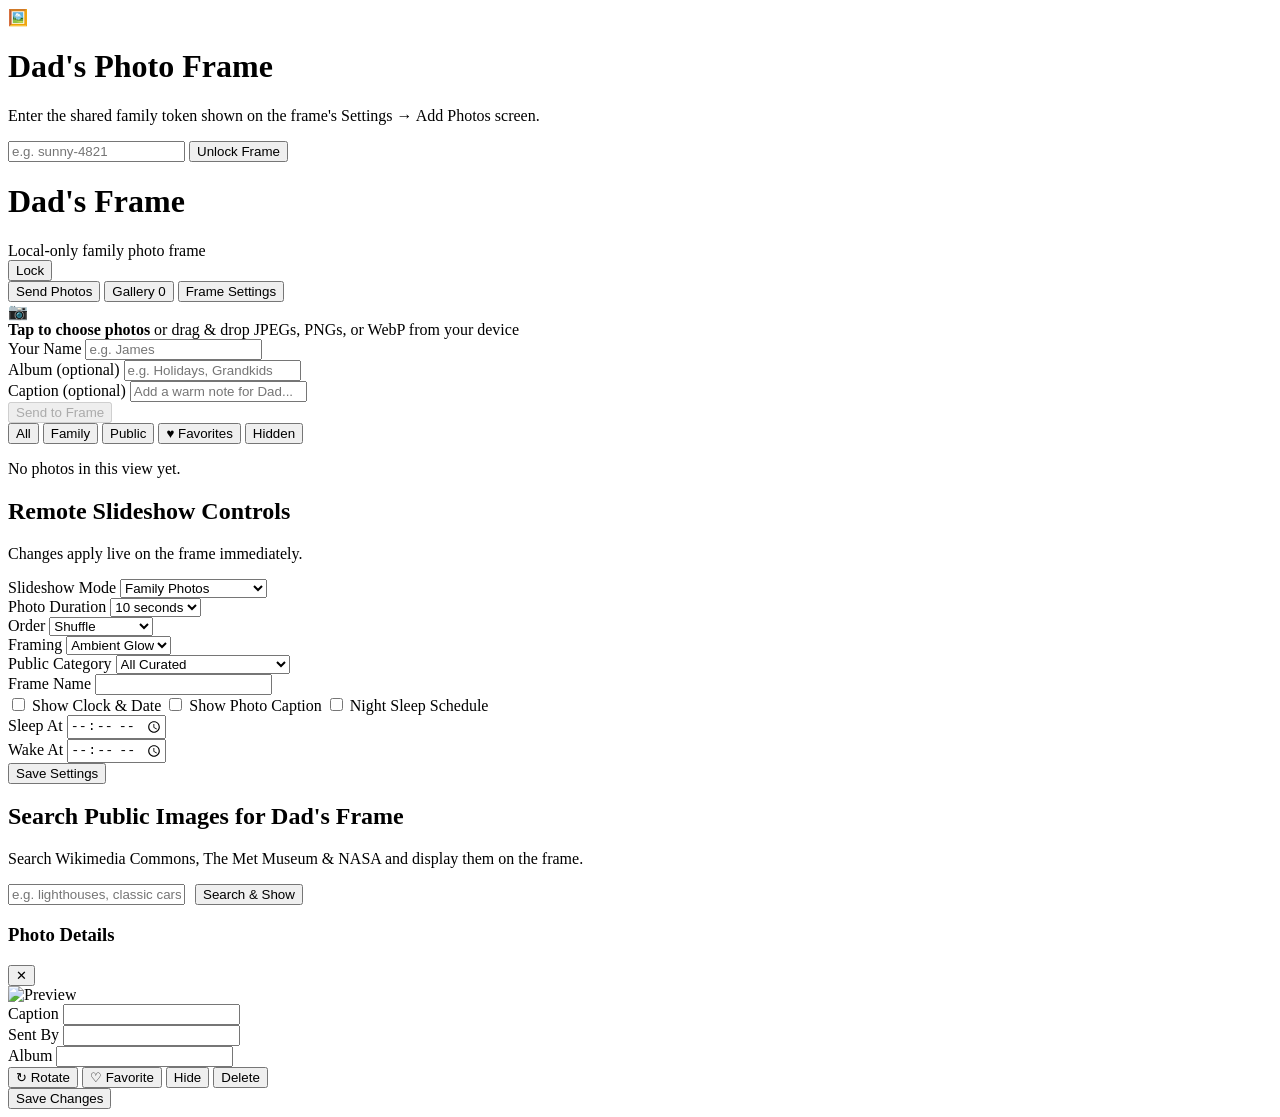
==== server/web/manage/index.html @ 39293806 "feat(web): add touch-first Kiosk WebUI and mobile Family Upload/Manage portal - Dual-buffered 1280x8" ====
<!DOCTYPE html>
<html lang="en">
<head>
  <meta charset="UTF-8" />
  <meta name="viewport" content="width=device-width, initial-scale=1.0" />
  <title>frmaeo — Send Photos to Dad's Frame</title>
  <link rel="stylesheet" href="/manage/manage.css" />
</head>
<body>
  <!-- Token Auth Gate -->
  <div id="auth-gate" class="auth-gate">
    <div class="auth-card">
      <div class="brand-mark">🖼️</div>
      <h1>Dad's Photo Frame</h1>
      <p class="muted">Enter the shared family token shown on the frame's Settings → Add Photos screen.</p>
      <form id="auth-form">
        <input id="token-input" type="text" placeholder="e.g. sunny-4821" autocomplete="off" required />
        <button type="submit" class="btn-primary full">Unlock Frame</button>
      </form>
      <p id="auth-error" class="error-text hidden"></p>
    </div>
  </div>

  <!-- Main Manage App -->
  <div id="app" class="app hidden">
    <header class="topbar">
      <div class="topbar-inner">
        <div>
          <h1 id="frame-title">Dad's Frame</h1>
          <span id="frame-subtitle" class="muted small">Local-only family photo frame</span>
        </div>
        <button id="btn-logout" class="btn-ghost small-btn">Lock</button>
      </div>
      <nav class="nav-tabs">
        <button class="nav-tab active" data-tab="upload">Send Photos</button>
        <button class="nav-tab" data-tab="gallery">Gallery <span id="tab-count" class="pill">0</span></button>
        <button class="nav-tab" data-tab="settings">Frame Settings</button>
      </nav>
    </header>

    <main class="container">
      <!-- Upload Tab -->
      <section class="pane active" data-pane="upload">
        <form id="upload-form" class="card">
          <label id="dropzone" class="dropzone" for="file-input">
            <input id="file-input" type="file" accept="image/*" multiple hidden />
            <div class="drop-icon">📷</div>
            <strong>Tap to choose photos</strong>
            <span class="muted small">or drag &amp; drop JPEGs, PNGs, or WebP from your device</span>
          </label>

          <div id="preview-grid" class="preview-grid hidden"></div>

          <div class="field-grid">
            <div class="field">
              <label for="up-sender">Your Name</label>
              <input id="up-sender" type="text" placeholder="e.g. James" maxlength="60" />
            </div>
            <div class="field">
              <label for="up-album">Album (optional)</label>
              <input id="up-album" type="text" list="album-suggestions" placeholder="e.g. Holidays, Grandkids" maxlength="40" />
              <datalist id="album-suggestions"></datalist>
            </div>
          </div>

          <div class="field">
            <label for="up-caption">Caption (optional)</label>
            <input id="up-caption" type="text" placeholder="Add a warm note for Dad..." maxlength="180" />
          </div>

          <div id="upload-progress-wrap" class="progress-wrap hidden">
            <div id="upload-progress-bar" class="progress-bar"></div>
          </div>

          <button id="btn-upload" type="submit" class="btn-primary full" disabled>Send to Frame</button>
        </form>
      </section>

      <!-- Gallery Tab -->
      <section class="pane" data-pane="gallery">
        <div class="filter-bar">
          <button class="filter-pill active" data-filter="all">All</button>
          <button class="filter-pill" data-filter="family">Family</button>
          <button class="filter-pill" data-filter="public">Public</button>
          <button class="filter-pill" data-filter="favorites">♥ Favorites</button>
          <button class="filter-pill" data-filter="hidden">Hidden</button>
        </div>

        <div id="gallery-grid" class="gallery-grid"></div>
        <p id="gallery-empty" class="muted center hidden">No photos in this view yet.</p>
      </section>

      <!-- Remote Frame Settings Tab -->
      <section class="pane" data-pane="settings">
        <div class="card settings-card">
          <h2>Remote Slideshow Controls</h2>
          <p class="muted small">Changes apply live on the frame immediately.</p>

          <div class="field-grid">
            <div class="field">
              <label for="rem-mode">Slideshow Mode</label>
              <select id="rem-mode">
                <option value="family">Family Photos</option>
                <option value="public">Public Gallery</option>
                <option value="mix">Mix (Family + Public)</option>
              </select>
            </div>
            <div class="field">
              <label for="rem-interval">Photo Duration</label>
              <select id="rem-interval">
                <option value="10">10 seconds</option>
                <option value="20">20 seconds</option>
                <option value="30">30 seconds</option>
                <option value="60">1 minute</option>
                <option value="300">5 minutes</option>
                <option value="900">15 minutes</option>
              </select>
            </div>
            <div class="field">
              <label for="rem-order">Order</label>
              <select id="rem-order">
                <option value="shuffle">Shuffle</option>
                <option value="newest">Newest First</option>
                <option value="chronological">Chronological</option>
              </select>
            </div>
            <div class="field">
              <label for="rem-fit">Framing</label>
              <select id="rem-fit">
                <option value="ambient">Ambient Glow</option>
                <option value="fill">Fill Screen</option>
                <option value="matte">Dark Matte</option>
              </select>
            </div>
            <div class="field">
              <label for="rem-publicCategory">Public Category</label>
              <select id="rem-publicCategory">
                <option value="all">All Curated</option>
                <option value="fine_art">Fine Art (The Met)</option>
                <option value="nature">Nature &amp; Wildlife</option>
                <option value="space">Space &amp; Cosmos (NASA)</option>
                <option value="architecture">Architecture</option>
                <option value="vintage">Vintage &amp; History</option>
              </select>
            </div>
            <div class="field">
              <label for="rem-frameName">Frame Name</label>
              <input id="rem-frameName" type="text" maxlength="40" />
            </div>
          </div>

          <div class="check-list">
            <label><input type="checkbox" id="rem-showClock" /> Show Clock &amp; Date</label>
            <label><input type="checkbox" id="rem-showCaption" /> Show Photo Caption</label>
            <label><input type="checkbox" id="rem-sleepEnabled" /> Night Sleep Schedule</label>
          </div>

          <div class="field-grid">
            <div class="field">
              <label for="rem-sleepStart">Sleep At</label>
              <input id="rem-sleepStart" type="time" />
            </div>
            <div class="field">
              <label for="rem-sleepEnd">Wake At</label>
              <input id="rem-sleepEnd" type="time" />
            </div>
          </div>

          <button id="btn-save-settings" class="btn-primary">Save Settings</button>
        </div>

        <div class="card settings-card" style="margin-top: 16px;">
          <h2>Search Public Images for Dad's Frame</h2>
          <p class="muted small">Search Wikimedia Commons, The Met Museum &amp; NASA and display them on the frame.</p>
          <form id="rem-search-form" style="display:flex; gap:10px; margin-top:12px;">
            <input id="rem-search-input" type="text" placeholder="e.g. lighthouses, classic cars, mountains..." maxlength="60" required />
            <button type="submit" id="rem-search-btn" class="btn-primary" style="white-space:nowrap;">Search &amp; Show</button>
          </form>
        </div>
      </section>
    </main>
  </div>

  <!-- Photo Edit Modal -->
  <div id="edit-modal" class="modal hidden">
    <div class="modal-backdrop" id="edit-backdrop"></div>
    <div class="modal-box">
      <div class="modal-top">
        <h3>Photo Details</h3>
        <button id="edit-close" class="btn-ghost small-btn">✕</button>
      </div>
      <div class="edit-preview-wrap">
        <img id="edit-img" alt="Preview" />
      </div>
      <div id="edit-exif" class="exif-line muted small"></div>
      <div class="field">
        <label for="edit-caption">Caption</label>
        <input id="edit-caption" type="text" />
      </div>
      <div class="field-grid">
        <div class="field">
          <label for="edit-sender">Sent By</label>
          <input id="edit-sender" type="text" />
        </div>
        <div class="field">
          <label for="edit-album">Album</label>
          <input id="edit-album" type="text" list="album-suggestions" />
        </div>
      </div>
      <div class="edit-actions">
        <button id="edit-rotate" class="btn-ghost">↻ Rotate</button>
        <button id="edit-fav" class="btn-ghost">♡ Favorite</button>
        <button id="edit-hide" class="btn-ghost">Hide</button>
        <button id="edit-delete" class="btn-danger">Delete</button>
      </div>
      <button id="edit-save" class="btn-primary full">Save Changes</button>
    </div>
  </div>

  <div id="toast" class="toast hidden"></div>

  <script src="/manage/manage.js"></script>
</body>
</html>
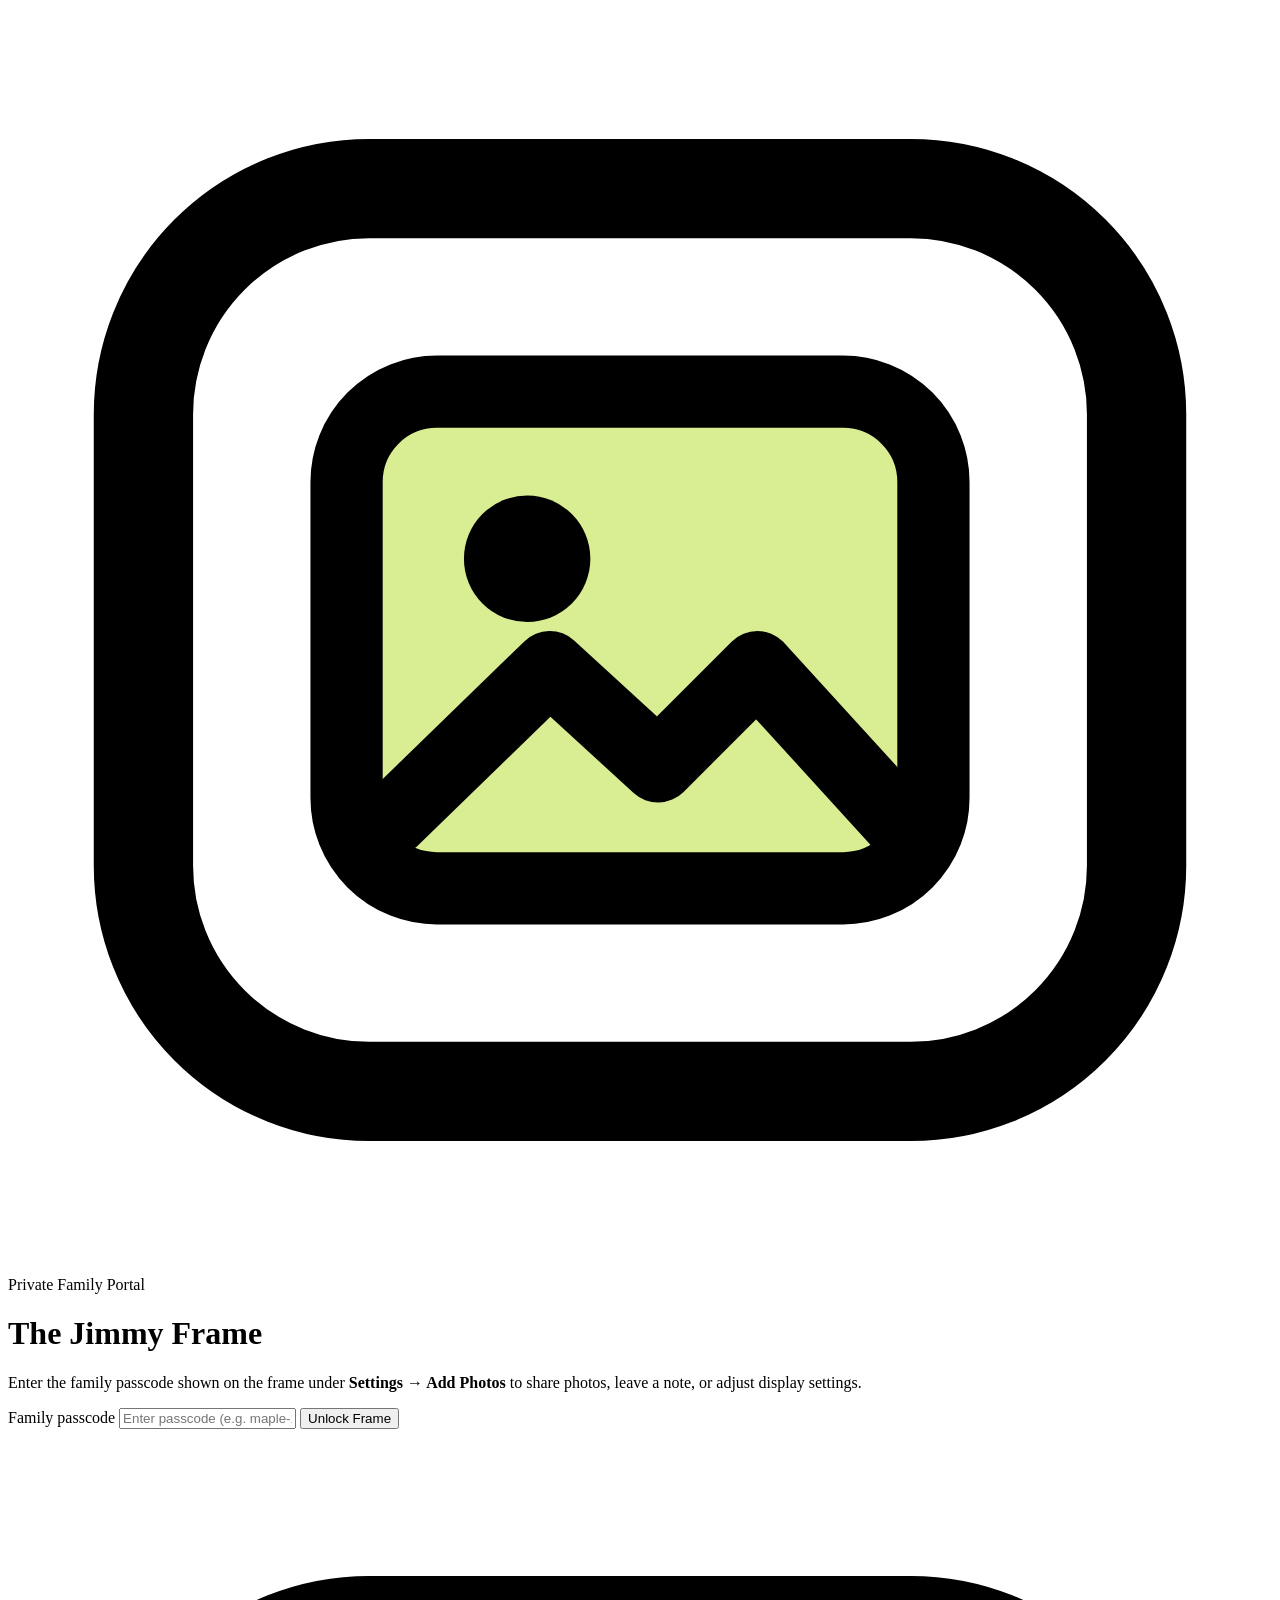
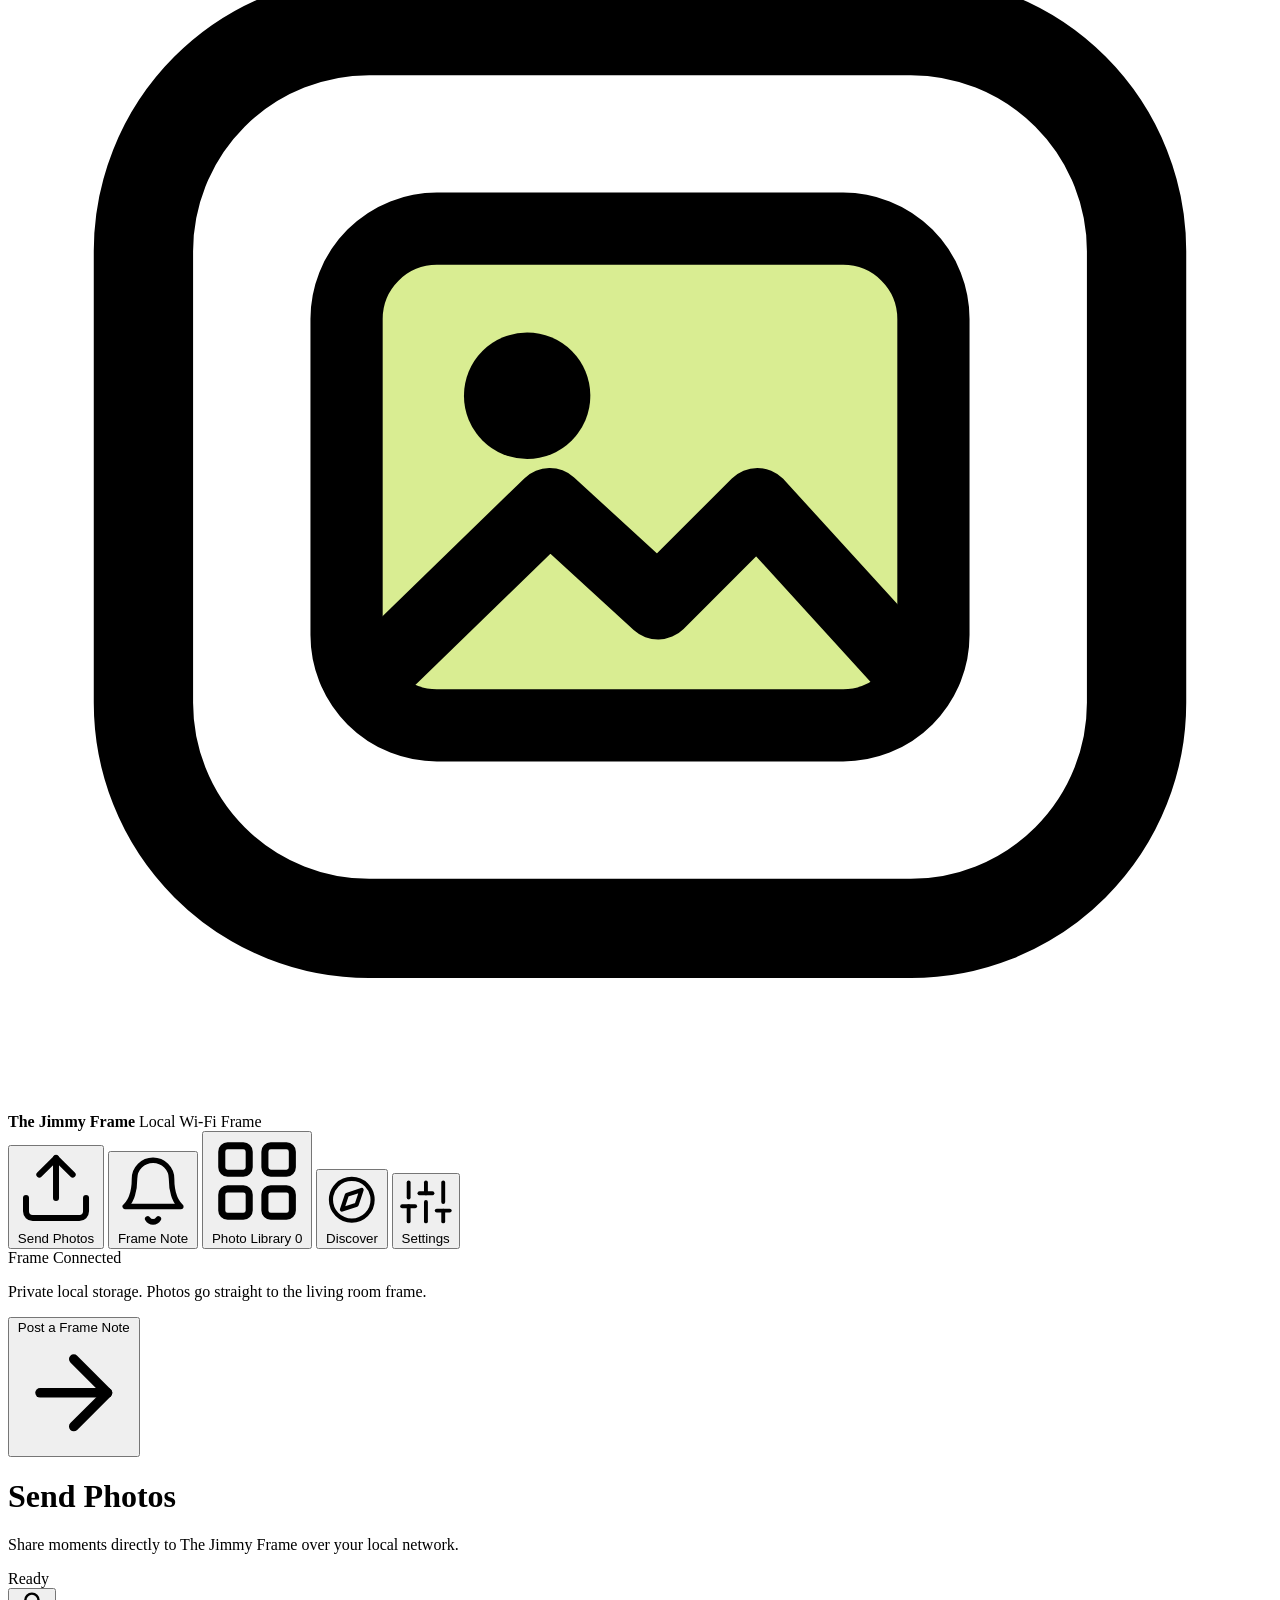
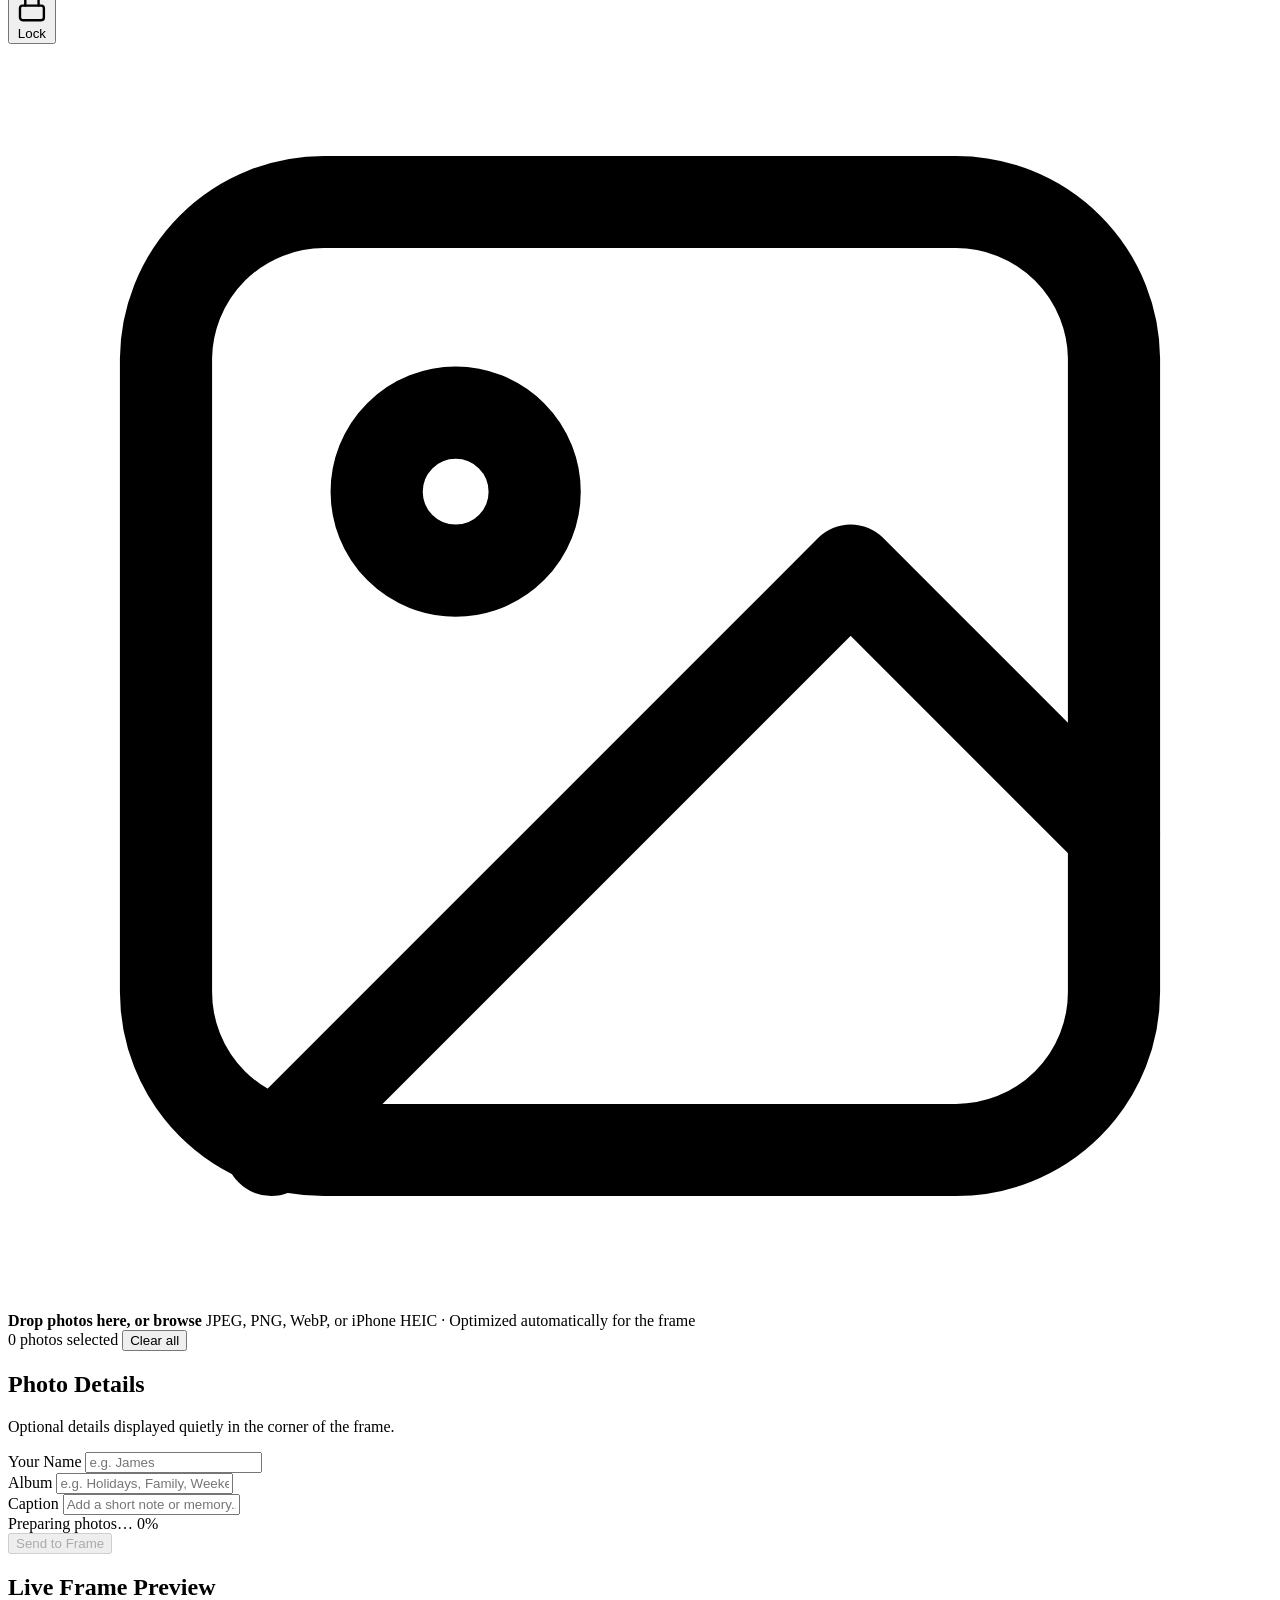
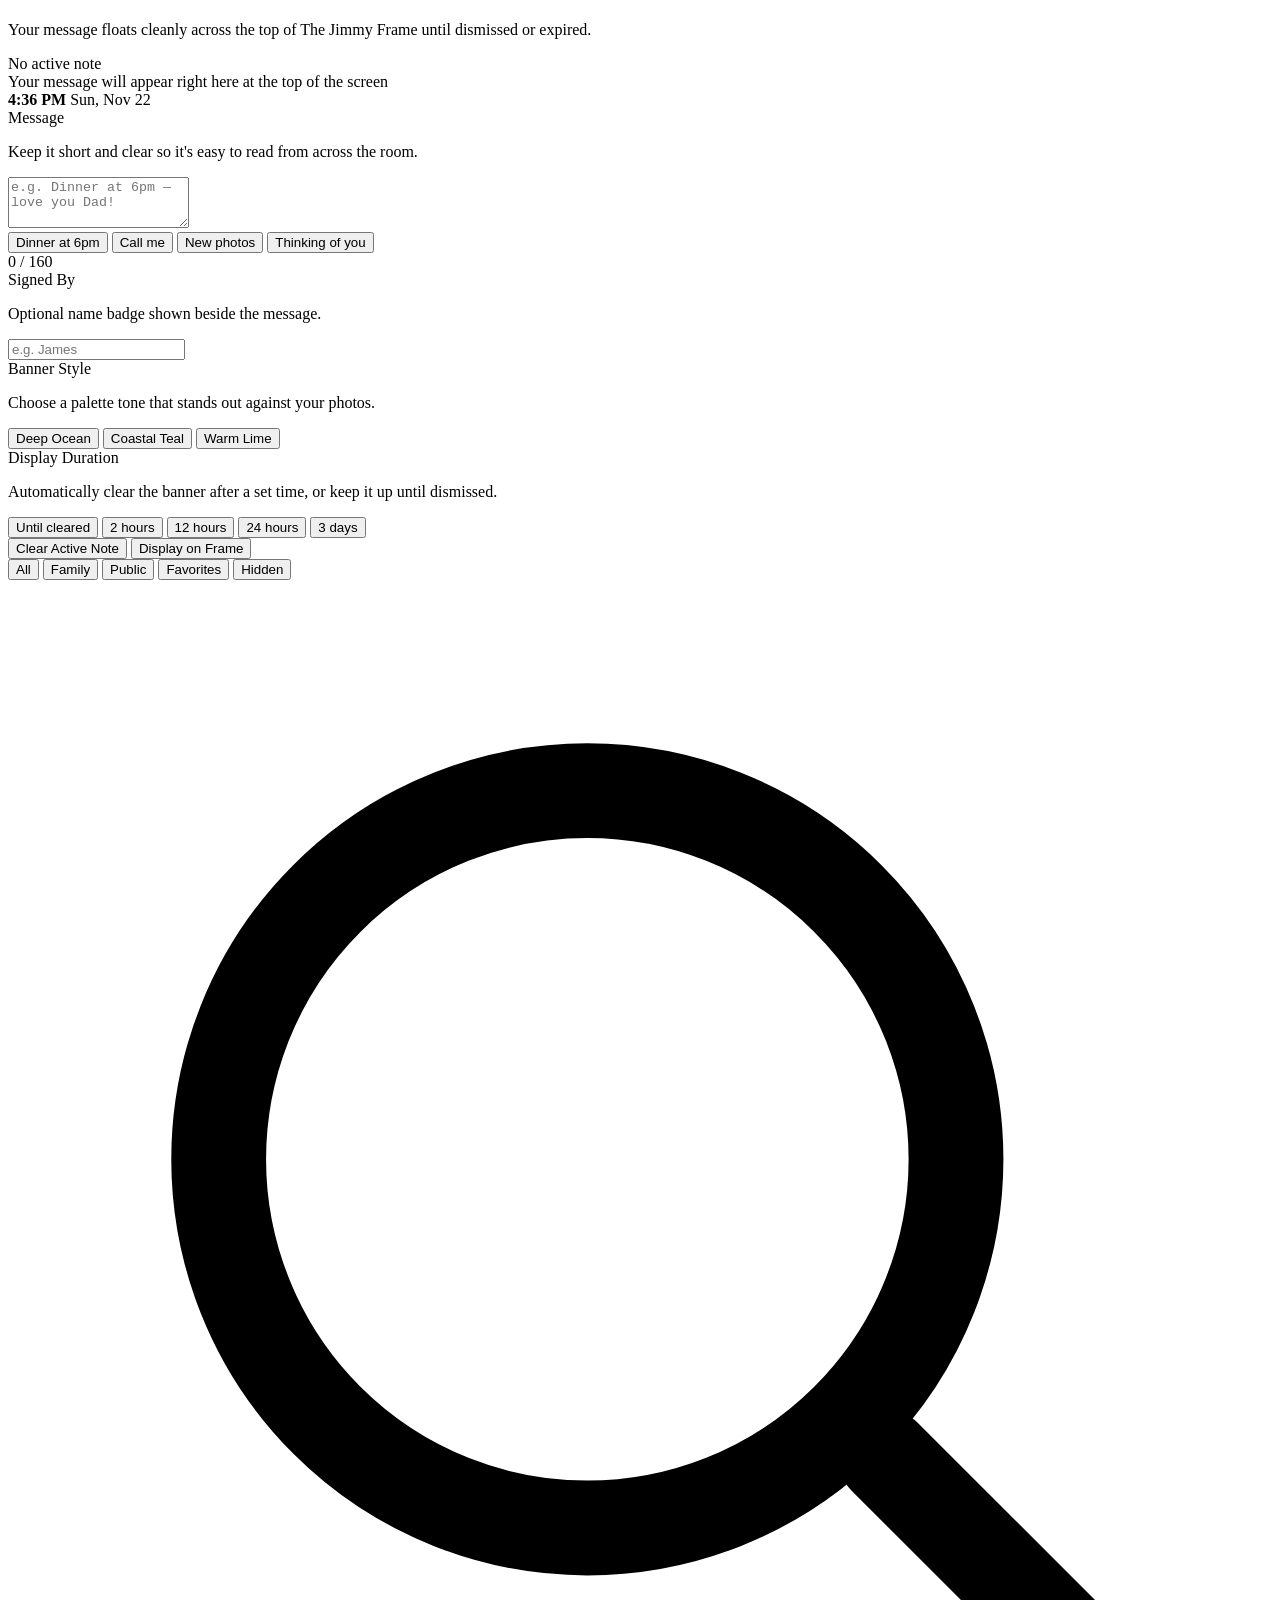
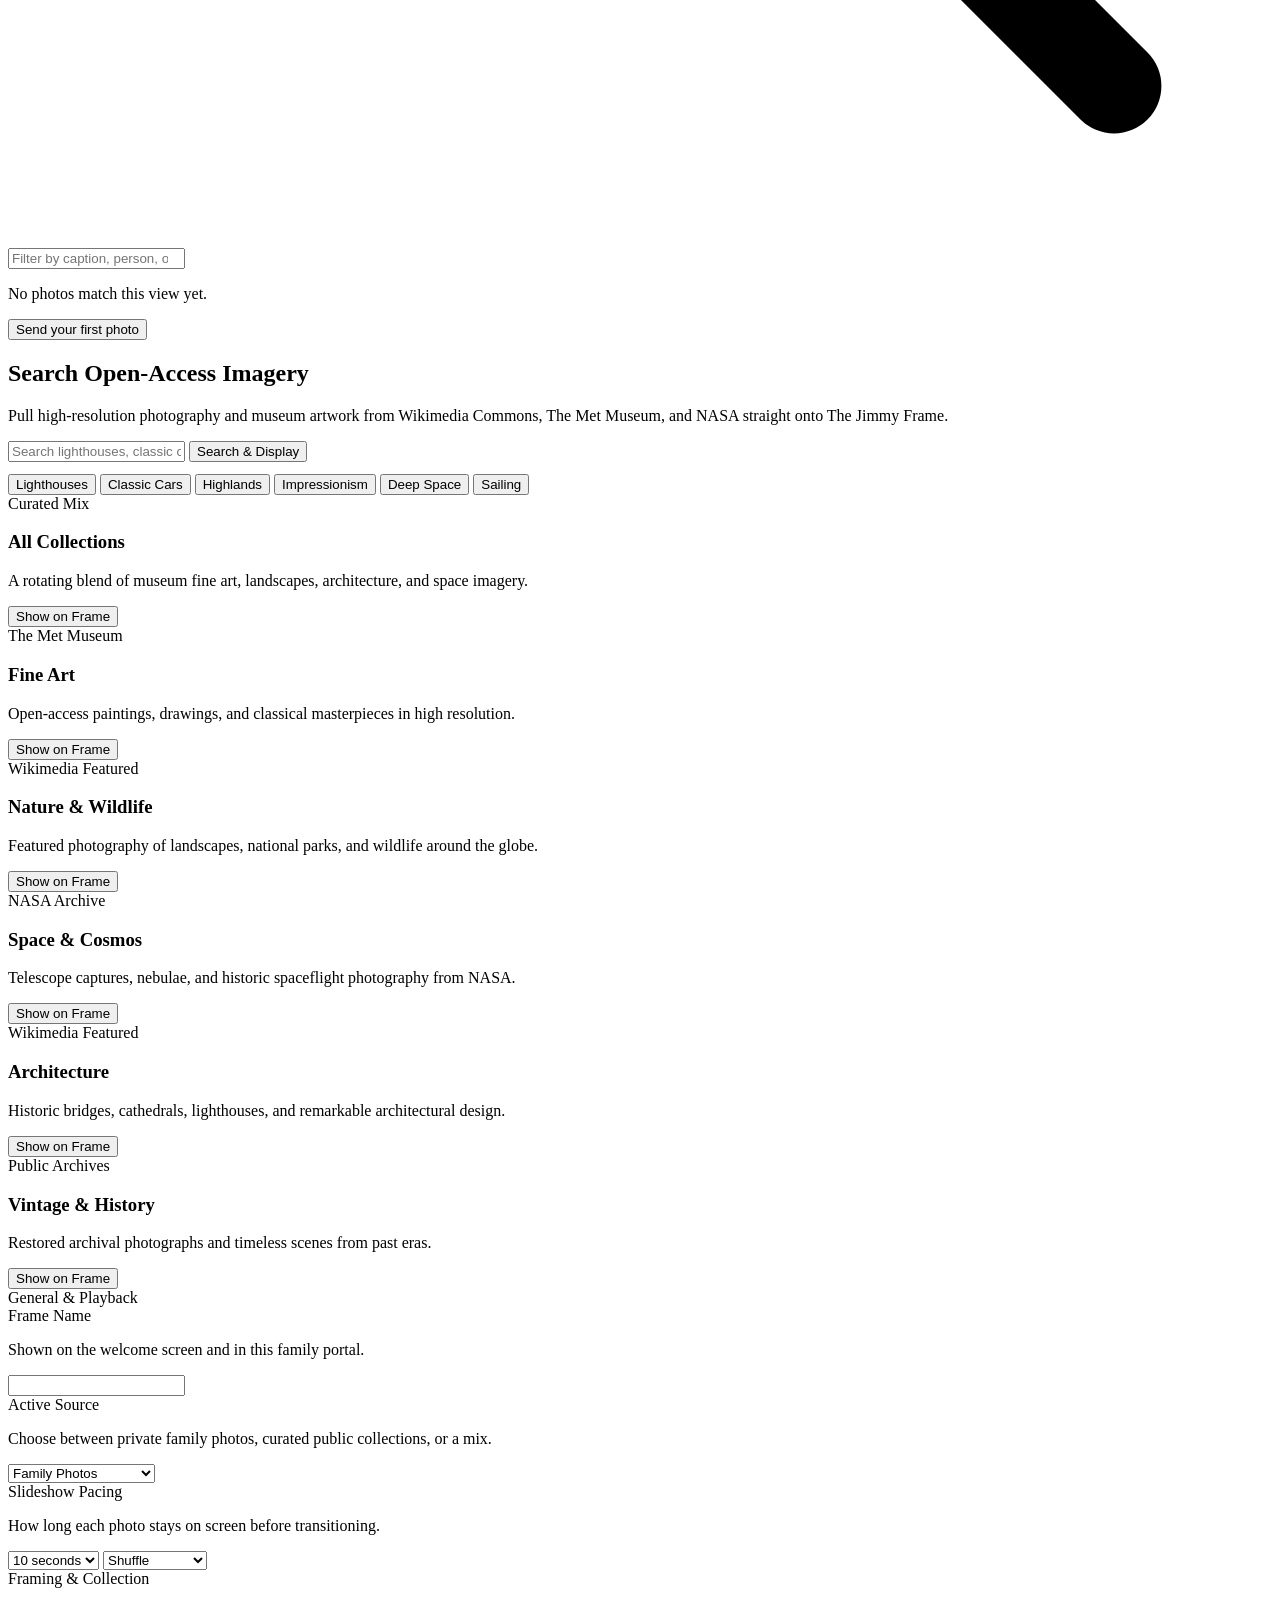
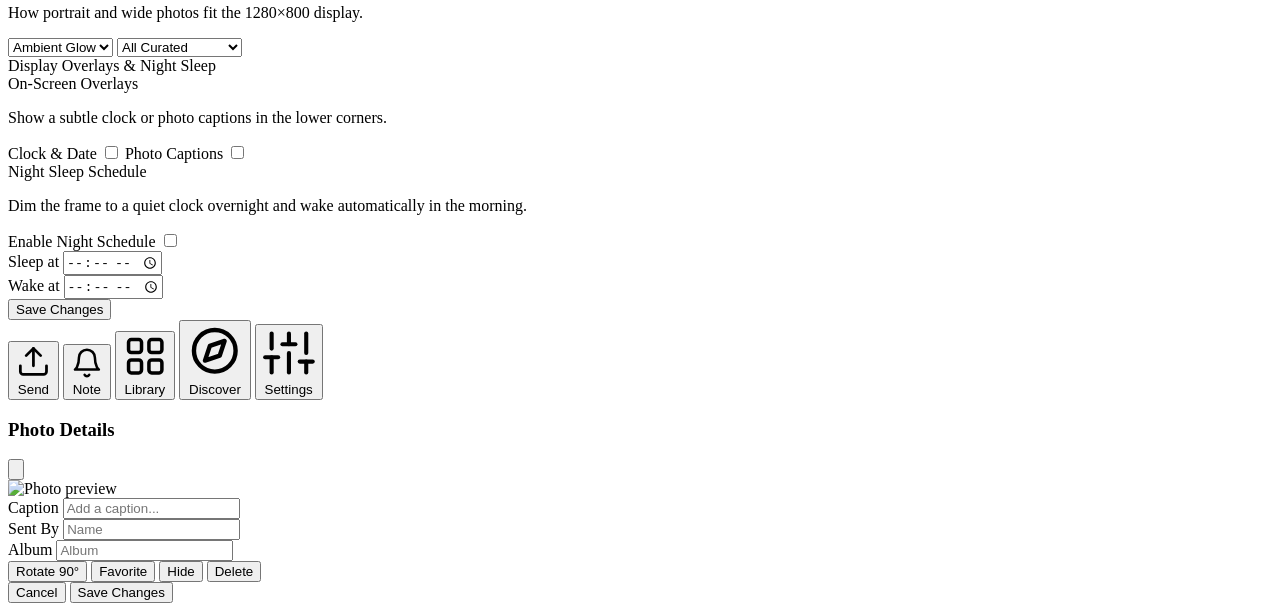
==== commit 65c944fa: "feat(manage): redesign family portal UI and copy, add Frame Note, and support HEIC/high-res uploads" ====
--- a/server/web/manage/index.html
+++ b/server/web/manage/index.html
@@ -3,221 +3,559 @@
 <head>
   <meta charset="UTF-8" />
   <meta name="viewport" content="width=device-width, initial-scale=1.0" />
-  <title>frmaeo — Send Photos to Dad's Frame</title>
+  <title>The Jimmy Frame — Family Portal</title>
   <link rel="stylesheet" href="/manage/manage.css" />
 </head>
 <body>
-  <!-- Token Auth Gate -->
+  <!-- Passcode Unlock Gate -->
   <div id="auth-gate" class="auth-gate">
     <div class="auth-card">
-      <div class="brand-mark">🖼️</div>
-      <h1>Dad's Photo Frame</h1>
-      <p class="muted">Enter the shared family token shown on the frame's Settings → Add Photos screen.</p>
-      <form id="auth-form">
-        <input id="token-input" type="text" placeholder="e.g. sunny-4821" autocomplete="off" required />
-        <button type="submit" class="btn-primary full">Unlock Frame</button>
+      <div class="auth-brand">
+        <span class="brand-icon" aria-hidden="true">
+          <svg viewBox="0 0 28 28" fill="none">
+            <rect x="3" y="4" width="22" height="20" rx="5" stroke="currentColor" stroke-width="2.2"/>
+            <rect x="7.5" y="8.5" width="13" height="11" rx="2" fill="#d9ed92" stroke="currentColor" stroke-width="1.6"/>
+            <circle cx="11.5" cy="12.2" r="1.4" fill="currentColor"/>
+            <path d="M8.5 18l3.5-3.4 2.4 2.2 2.2-2.2 3.1 3.4" stroke="currentColor" stroke-width="1.6" stroke-linecap="round" stroke-linejoin="round"/>
+          </svg>
+        </span>
+        <span class="brand-eyebrow">Private Family Portal</span>
+      </div>
+      <h1 id="auth-title">The Jimmy Frame</h1>
+      <p class="auth-copy">Enter the family passcode shown on the frame under <strong>Settings &rarr; Add Photos</strong> to share photos, leave a note, or adjust display settings.</p>
+      <form id="auth-form" class="auth-form">
+        <label class="sr-only" for="token-input">Family passcode</label>
+        <input id="token-input" type="text" placeholder="Enter passcode (e.g. maple-1356)" autocomplete="off" autocapitalize="none" spellcheck="false" required />
+        <button type="submit" class="btn btn-primary btn-full">Unlock Frame</button>
       </form>
-      <p id="auth-error" class="error-text hidden"></p>
+      <p id="auth-error" class="error-banner hidden" role="alert"></p>
     </div>
   </div>
 
-  <!-- Main Manage App -->
-  <div id="app" class="app hidden">
-    <header class="topbar">
-      <div class="topbar-inner">
-        <div>
-          <h1 id="frame-title">Dad's Frame</h1>
-          <span id="frame-subtitle" class="muted small">Local-only family photo frame</span>
+  <!-- Main Workspace Shell -->
+  <div id="app" class="app-viewport hidden">
+    <div class="app-shell">
+      <!-- Left Sidebar -->
+      <aside class="sidebar">
+        <div class="sidebar-top">
+          <div class="brand-lockup">
+            <span class="brand-icon" aria-hidden="true">
+              <svg viewBox="0 0 28 28" fill="none">
+                <rect x="3" y="4" width="22" height="20" rx="5" stroke="currentColor" stroke-width="2.2"/>
+                <rect x="7.5" y="8.5" width="13" height="11" rx="2" fill="#d9ed92" stroke="currentColor" stroke-width="1.6"/>
+                <circle cx="11.5" cy="12.2" r="1.4" fill="currentColor"/>
+                <path d="M8.5 18l3.5-3.4 2.4 2.2 2.2-2.2 3.1 3.4" stroke="currentColor" stroke-width="1.6" stroke-linecap="round" stroke-linejoin="round"/>
+              </svg>
+            </span>
+            <div class="brand-text">
+              <strong id="frame-title">The Jimmy Frame</strong>
+              <span>Local Wi-Fi Frame</span>
+            </div>
+          </div>
+
+          <nav class="side-nav" aria-label="Main navigation">
+            <button class="nav-item active" data-tab="upload">
+              <svg viewBox="0 0 24 24" fill="none" stroke="currentColor" stroke-width="1.8" stroke-linecap="round" stroke-linejoin="round"><path d="M21 15v4a2 2 0 0 1-2 2H5a2 2 0 0 1-2-2v-4"/><polyline points="17 8 12 3 7 8"/><line x1="12" y1="3" x2="12" y2="15"/></svg>
+              <span>Send Photos</span>
+            </button>
+            <button class="nav-item" data-tab="note">
+              <svg viewBox="0 0 24 24" fill="none" stroke="currentColor" stroke-width="1.8" stroke-linecap="round" stroke-linejoin="round"><path d="M18 8A6 6 0 0 0 6 8c0 7-3 9-3 9h18s-3-2-3-9"/><path d="M13.73 21a2 2 0 0 1-3.46 0"/></svg>
+              <span>Frame Note</span>
+              <span id="nav-note-dot" class="live-dot hidden" title="Active note on frame"></span>
+            </button>
+            <button class="nav-item" data-tab="gallery">
+              <svg viewBox="0 0 24 24" fill="none" stroke="currentColor" stroke-width="1.8" stroke-linecap="round" stroke-linejoin="round"><rect x="3" y="3" width="7" height="7" rx="1.5"/><rect x="14" y="3" width="7" height="7" rx="1.5"/><rect x="14" y="14" width="7" height="7" rx="1.5"/><rect x="3" y="14" width="7" height="7" rx="1.5"/></svg>
+              <span>Photo Library</span>
+              <span id="tab-count" class="nav-badge">0</span>
+            </button>
+            <button class="nav-item" data-tab="discover">
+              <svg viewBox="0 0 24 24" fill="none" stroke="currentColor" stroke-width="1.8" stroke-linecap="round" stroke-linejoin="round"><circle cx="12" cy="12" r="9"/><polygon points="16.24 7.76 14.12 14.12 7.76 16.24 9.88 9.88 16.24 7.76"/></svg>
+              <span>Discover</span>
+            </button>
+            <button class="nav-item" data-tab="settings">
+              <svg viewBox="0 0 24 24" fill="none" stroke="currentColor" stroke-width="1.8" stroke-linecap="round" stroke-linejoin="round"><line x1="4" y1="21" x2="4" y2="14"/><line x1="4" y1="10" x2="4" y2="3"/><line x1="12" y1="21" x2="12" y2="12"/><line x1="12" y1="8" x2="12" y2="3"/><line x1="20" y1="21" x2="20" y2="16"/><line x1="20" y1="12" x2="20" y2="3"/><line x1="1" y1="14" x2="7" y2="14"/><line x1="9" y1="8" x2="15" y2="8"/><line x1="17" y1="16" x2="23" y2="16"/></svg>
+              <span>Settings</span>
+            </button>
+          </nav>
         </div>
-        <button id="btn-logout" class="btn-ghost small-btn">Lock</button>
-      </div>
-      <nav class="nav-tabs">
-        <button class="nav-tab active" data-tab="upload">Send Photos</button>
-        <button class="nav-tab" data-tab="gallery">Gallery <span id="tab-count" class="pill">0</span></button>
-        <button class="nav-tab" data-tab="settings">Frame Settings</button>
-      </nav>
-    </header>
-
-    <main class="container">
-      <!-- Upload Tab -->
-      <section class="pane active" data-pane="upload">
-        <form id="upload-form" class="card">
-          <label id="dropzone" class="dropzone" for="file-input">
-            <input id="file-input" type="file" accept="image/*" multiple hidden />
-            <div class="drop-icon">📷</div>
-            <strong>Tap to choose photos</strong>
-            <span class="muted small">or drag &amp; drop JPEGs, PNGs, or WebP from your device</span>
-          </label>
-
-          <div id="preview-grid" class="preview-grid hidden"></div>
-
-          <div class="field-grid">
-            <div class="field">
-              <label for="up-sender">Your Name</label>
-              <input id="up-sender" type="text" placeholder="e.g. James" maxlength="60" />
-            </div>
-            <div class="field">
-              <label for="up-album">Album (optional)</label>
-              <input id="up-album" type="text" list="album-suggestions" placeholder="e.g. Holidays, Grandkids" maxlength="40" />
-              <datalist id="album-suggestions"></datalist>
-            </div>
+
+        <!-- Deep Ocean Status Card (Sidebar Footer) -->
+        <div class="sidebar-card">
+          <div class="sidebar-card-head">
+            <span class="pulse-dot" aria-hidden="true"></span>
+            <span id="side-mode-label">Frame Connected</span>
           </div>
-
-          <div class="field">
-            <label for="up-caption">Caption (optional)</label>
-            <input id="up-caption" type="text" placeholder="Add a warm note for Dad..." maxlength="180" />
+          <p id="side-summary" class="sidebar-card-copy">Private local storage. Photos go straight to the living room frame.</p>
+          <button type="button" id="side-quick-note" class="sidebar-card-btn">
+            <span id="side-note-cta">Post a Frame Note</span>
+            <svg viewBox="0 0 24 24" fill="none" stroke="currentColor" stroke-width="2" stroke-linecap="round" stroke-linejoin="round"><path d="M5 12h14"/><path d="M12 5l7 7-7 7"/></svg>
+          </button>
+        </div>
+      </aside>
+
+      <!-- Main Column -->
+      <div class="main-col">
+        <header class="topbar">
+          <div class="topbar-left">
+            <h1 id="page-title">Send Photos</h1>
+            <p id="page-subtitle">Share moments directly to The Jimmy Frame over your local network.</p>
           </div>
-
-          <div id="upload-progress-wrap" class="progress-wrap hidden">
-            <div id="upload-progress-bar" class="progress-bar"></div>
+          <div class="topbar-right">
+            <div class="status-pill" id="header-stats-pill">
+              <span class="status-pill-dot" aria-hidden="true"></span>
+              <span id="header-stats-text">Ready</span>
+            </div>
+            <button id="btn-logout" class="btn btn-subtle btn-sm" title="Lock portal">
+              <svg viewBox="0 0 24 24" fill="none" stroke="currentColor" stroke-width="1.8" stroke-linecap="round" stroke-linejoin="round"><rect x="3" y="11" width="18" height="11" rx="2"/><path d="M7 11V7a5 5 0 0 1 10 0v4"/></svg>
+              <span>Lock</span>
+            </button>
           </div>
-
-          <button id="btn-upload" type="submit" class="btn-primary full" disabled>Send to Frame</button>
-        </form>
-      </section>
-
-      <!-- Gallery Tab -->
-      <section class="pane" data-pane="gallery">
-        <div class="filter-bar">
-          <button class="filter-pill active" data-filter="all">All</button>
-          <button class="filter-pill" data-filter="family">Family</button>
-          <button class="filter-pill" data-filter="public">Public</button>
-          <button class="filter-pill" data-filter="favorites">♥ Favorites</button>
-          <button class="filter-pill" data-filter="hidden">Hidden</button>
-        </div>
-
-        <div id="gallery-grid" class="gallery-grid"></div>
-        <p id="gallery-empty" class="muted center hidden">No photos in this view yet.</p>
-      </section>
-
-      <!-- Remote Frame Settings Tab -->
-      <section class="pane" data-pane="settings">
-        <div class="card settings-card">
-          <h2>Remote Slideshow Controls</h2>
-          <p class="muted small">Changes apply live on the frame immediately.</p>
-
-          <div class="field-grid">
-            <div class="field">
-              <label for="rem-mode">Slideshow Mode</label>
-              <select id="rem-mode">
-                <option value="family">Family Photos</option>
-                <option value="public">Public Gallery</option>
-                <option value="mix">Mix (Family + Public)</option>
-              </select>
-            </div>
-            <div class="field">
-              <label for="rem-interval">Photo Duration</label>
-              <select id="rem-interval">
-                <option value="10">10 seconds</option>
-                <option value="20">20 seconds</option>
-                <option value="30">30 seconds</option>
-                <option value="60">1 minute</option>
-                <option value="300">5 minutes</option>
-                <option value="900">15 minutes</option>
-              </select>
-            </div>
-            <div class="field">
-              <label for="rem-order">Order</label>
-              <select id="rem-order">
-                <option value="shuffle">Shuffle</option>
-                <option value="newest">Newest First</option>
-                <option value="chronological">Chronological</option>
-              </select>
-            </div>
-            <div class="field">
-              <label for="rem-fit">Framing</label>
-              <select id="rem-fit">
-                <option value="ambient">Ambient Glow</option>
-                <option value="fill">Fill Screen</option>
-                <option value="matte">Dark Matte</option>
-              </select>
-            </div>
-            <div class="field">
-              <label for="rem-publicCategory">Public Category</label>
-              <select id="rem-publicCategory">
-                <option value="all">All Curated</option>
-                <option value="fine_art">Fine Art (The Met)</option>
-                <option value="nature">Nature &amp; Wildlife</option>
-                <option value="space">Space &amp; Cosmos (NASA)</option>
-                <option value="architecture">Architecture</option>
-                <option value="vintage">Vintage &amp; History</option>
-              </select>
-            </div>
-            <div class="field">
-              <label for="rem-frameName">Frame Name</label>
-              <input id="rem-frameName" type="text" maxlength="40" />
-            </div>
-          </div>
-
-          <div class="check-list">
-            <label><input type="checkbox" id="rem-showClock" /> Show Clock &amp; Date</label>
-            <label><input type="checkbox" id="rem-showCaption" /> Show Photo Caption</label>
-            <label><input type="checkbox" id="rem-sleepEnabled" /> Night Sleep Schedule</label>
-          </div>
-
-          <div class="field-grid">
-            <div class="field">
-              <label for="rem-sleepStart">Sleep At</label>
-              <input id="rem-sleepStart" type="time" />
-            </div>
-            <div class="field">
-              <label for="rem-sleepEnd">Wake At</label>
-              <input id="rem-sleepEnd" type="time" />
-            </div>
-          </div>
-
-          <button id="btn-save-settings" class="btn-primary">Save Settings</button>
-        </div>
-
-        <div class="card settings-card" style="margin-top: 16px;">
-          <h2>Search Public Images for Dad's Frame</h2>
-          <p class="muted small">Search Wikimedia Commons, The Met Museum &amp; NASA and display them on the frame.</p>
-          <form id="rem-search-form" style="display:flex; gap:10px; margin-top:12px;">
-            <input id="rem-search-input" type="text" placeholder="e.g. lighthouses, classic cars, mountains..." maxlength="60" required />
-            <button type="submit" id="rem-search-btn" class="btn-primary" style="white-space:nowrap;">Search &amp; Show</button>
-          </form>
-        </div>
-      </section>
-    </main>
+        </header>
+
+        <main class="workspace">
+          <!-- Pane 1: Send Photos -->
+          <section class="pane active" data-pane="upload">
+            <form id="upload-form" class="upload-layout">
+              <div class="surface-card drop-card">
+                <label id="dropzone" class="dropzone" for="file-input">
+                  <input id="file-input" type="file" accept="image/*,.heic,.heif" multiple hidden />
+                  <div class="drop-emblem" aria-hidden="true">
+                    <svg viewBox="0 0 24 24" fill="none" stroke="currentColor" stroke-width="1.75" stroke-linecap="round" stroke-linejoin="round"><rect x="3" y="3" width="18" height="18" rx="3"/><circle cx="8.5" cy="8.5" r="1.5"/><polyline points="21 15 16 10 5 21"/></svg>
+                  </div>
+                  <strong>Drop photos here, or browse</strong>
+                  <span>JPEG, PNG, WebP, or iPhone HEIC &middot; Optimized automatically for the frame</span>
+                </label>
+
+                <div id="preview-wrap" class="preview-wrap hidden">
+                  <div class="preview-header">
+                    <span id="preview-count" class="preview-count">0 photos selected</span>
+                    <button type="button" id="btn-clear-files" class="text-btn">Clear all</button>
+                  </div>
+                  <div id="preview-grid" class="preview-grid"></div>
+                </div>
+              </div>
+
+              <div class="surface-card details-card">
+                <div class="card-head">
+                  <h2>Photo Details</h2>
+                  <p>Optional details displayed quietly in the corner of the frame.</p>
+                </div>
+
+                <div class="form-stack">
+                  <div class="field">
+                    <label for="up-sender">Your Name</label>
+                    <input id="up-sender" type="text" placeholder="e.g. James" maxlength="60" />
+                  </div>
+
+                  <div class="field">
+                    <label for="up-album">Album</label>
+                    <input id="up-album" type="text" list="album-suggestions" placeholder="e.g. Holidays, Family, Weekend" maxlength="40" />
+                    <datalist id="album-suggestions"></datalist>
+                    <div id="album-quick-chips" class="quick-chips"></div>
+                  </div>
+
+                  <div class="field">
+                    <label for="up-caption">Caption</label>
+                    <input id="up-caption" type="text" placeholder="Add a short note or memory..." maxlength="180" />
+                  </div>
+                </div>
+
+                <div id="upload-progress-wrap" class="progress-wrap hidden">
+                  <div class="progress-meta">
+                    <span id="upload-progress-label">Preparing photos…</span>
+                    <span id="upload-progress-pct">0%</span>
+                  </div>
+                  <div class="progress-track">
+                    <div id="upload-progress-bar" class="progress-bar"></div>
+                  </div>
+                </div>
+
+                <div class="card-footer">
+                  <button id="btn-upload" type="submit" class="btn btn-primary btn-full" disabled>Send to Frame</button>
+                </div>
+              </div>
+            </form>
+          </section>
+
+          <!-- Pane 2: Frame Note (Top Alert Banner) -->
+          <section class="pane" data-pane="note">
+            <div class="surface-card preview-stage-card">
+              <div class="preview-stage-top">
+                <div>
+                  <h2>Live Frame Preview</h2>
+                  <p>Your message floats cleanly across the top of The Jimmy Frame until dismissed or expired.</p>
+                </div>
+                <span id="note-status-badge" class="pill-badge neutral">No active note</span>
+              </div>
+
+              <div class="mini-frame-bezel">
+                <div class="mini-frame-screen">
+                  <div id="note-preview-banner" class="mini-notice tone-ocean">
+                    <span class="mini-notice-dot"></span>
+                    <span id="note-preview-text" class="mini-notice-text">Your message will appear right here at the top of the screen</span>
+                    <span id="note-preview-from" class="mini-notice-from hidden"></span>
+                  </div>
+                  <div class="mini-frame-clock">
+                    <strong>4:36 PM</strong>
+                    <span>Sun, Nov 22</span>
+                  </div>
+                </div>
+              </div>
+            </div>
+
+            <form id="note-form" class="surface-card settings-sheet">
+              <div class="setting-row">
+                <div class="setting-meta">
+                  <label for="note-input">Message</label>
+                  <p>Keep it short and clear so it's easy to read from across the room.</p>
+                </div>
+                <div class="setting-control">
+                  <textarea id="note-input" rows="3" maxlength="160" placeholder="e.g. Dinner at 6pm — love you Dad!"></textarea>
+                  <div class="field-foot">
+                    <div class="quick-chips">
+                      <button type="button" class="chip-btn note-preset" data-text="Dinner at 6pm tonight!">Dinner at 6pm</button>
+                      <button type="button" class="chip-btn note-preset" data-text="Call me when you have a minute!">Call me</button>
+                      <button type="button" class="chip-btn note-preset" data-text="Just added new family photos for you!">New photos</button>
+                      <button type="button" class="chip-btn note-preset" data-text="Thinking of you today — love you!">Thinking of you</button>
+                    </div>
+                    <span id="note-char-count" class="char-count">0 / 160</span>
+                  </div>
+                </div>
+              </div>
+
+              <div class="setting-row">
+                <div class="setting-meta">
+                  <label for="note-from">Signed By</label>
+                  <p>Optional name badge shown beside the message.</p>
+                </div>
+                <div class="setting-control">
+                  <input id="note-from" type="text" maxlength="40" placeholder="e.g. James" />
+                </div>
+              </div>
+
+              <div class="setting-row">
+                <div class="setting-meta">
+                  <label>Banner Style</label>
+                  <p>Choose a palette tone that stands out against your photos.</p>
+                </div>
+                <div class="setting-control">
+                  <div class="tone-picker" role="radiogroup" aria-label="Banner style">
+                    <button type="button" class="tone-opt active" data-tone="ocean">
+                      <span class="tone-swatch swatch-ocean"></span>
+                      <span>Deep Ocean</span>
+                    </button>
+                    <button type="button" class="tone-opt" data-tone="teal">
+                      <span class="tone-swatch swatch-teal"></span>
+                      <span>Coastal Teal</span>
+                    </button>
+                    <button type="button" class="tone-opt" data-tone="sun">
+                      <span class="tone-swatch swatch-sun"></span>
+                      <span>Warm Lime</span>
+                    </button>
+                  </div>
+                </div>
+              </div>
+
+              <div class="setting-row">
+                <div class="setting-meta">
+                  <label>Display Duration</label>
+                  <p>Automatically clear the banner after a set time, or keep it up until dismissed.</p>
+                </div>
+                <div class="setting-control">
+                  <div class="seg-group" id="note-duration-group">
+                    <button type="button" class="seg-btn active" data-min="0">Until cleared</button>
+                    <button type="button" class="seg-btn" data-min="120">2 hours</button>
+                    <button type="button" class="seg-btn" data-min="720">12 hours</button>
+                    <button type="button" class="seg-btn" data-min="1440">24 hours</button>
+                    <button type="button" class="seg-btn" data-min="4320">3 days</button>
+                  </div>
+                </div>
+              </div>
+
+              <div class="sheet-actions">
+                <button type="button" id="btn-clear-note" class="btn btn-outline hidden">Clear Active Note</button>
+                <button type="submit" id="btn-send-note" class="btn btn-primary">Display on Frame</button>
+              </div>
+            </form>
+          </section>
+
+          <!-- Pane 3: Photo Library -->
+          <section class="pane" data-pane="gallery">
+            <div class="toolbar-row">
+              <div class="filter-bar" role="tablist">
+                <button class="filter-pill active" data-filter="all">All</button>
+                <button class="filter-pill" data-filter="family">Family</button>
+                <button class="filter-pill" data-filter="public">Public</button>
+                <button class="filter-pill" data-filter="favorites">Favorites</button>
+                <button class="filter-pill" data-filter="hidden">Hidden</button>
+              </div>
+              <div class="search-field">
+                <svg viewBox="0 0 24 24" fill="none" stroke="currentColor" stroke-width="1.8" stroke-linecap="round"><circle cx="11" cy="11" r="7"/><line x1="21" y1="21" x2="16.65" y2="16.65"/></svg>
+                <input id="gallery-search" type="search" placeholder="Filter by caption, person, or album..." />
+              </div>
+            </div>
+
+            <div id="gallery-grid" class="gallery-grid"></div>
+            <div id="gallery-empty" class="empty-state hidden">
+              <p>No photos match this view yet.</p>
+              <button type="button" id="empty-goto-upload" class="btn btn-subtle">Send your first photo</button>
+            </div>
+          </section>
+
+          <!-- Pane 4: Discover Public Collections -->
+          <section class="pane" data-pane="discover">
+            <div class="surface-card discover-search-card">
+              <div class="card-head">
+                <h2>Search Open-Access Imagery</h2>
+                <p>Pull high-resolution photography and museum artwork from Wikimedia Commons, The Met Museum, and NASA straight onto The Jimmy Frame.</p>
+              </div>
+              <form id="rem-search-form" class="inline-search-form">
+                <input id="rem-search-input" type="text" placeholder="Search lighthouses, classic cars, mountains, impressionism..." maxlength="60" required />
+                <button type="submit" id="rem-search-btn" class="btn btn-primary">Search &amp; Display</button>
+              </form>
+              <div class="quick-chips" style="margin-top: 12px;">
+                <button type="button" class="chip-btn discover-tag" data-q="lighthouses">Lighthouses</button>
+                <button type="button" class="chip-btn discover-tag" data-q="classic cars">Classic Cars</button>
+                <button type="button" class="chip-btn discover-tag" data-q="scottish highlands">Highlands</button>
+                <button type="button" class="chip-btn discover-tag" data-q="impressionism painting">Impressionism</button>
+                <button type="button" class="chip-btn discover-tag" data-q="deep space nebula">Deep Space</button>
+                <button type="button" class="chip-btn discover-tag" data-q="sailing ocean">Sailing</button>
+              </div>
+            </div>
+
+            <div class="collection-grid">
+              <article class="collection-card" data-cat="all">
+                <span class="collection-tag">Curated Mix</span>
+                <h3>All Collections</h3>
+                <p>A rotating blend of museum fine art, landscapes, architecture, and space imagery.</p>
+                <button type="button" class="btn btn-subtle btn-sm collection-go">Show on Frame</button>
+              </article>
+              <article class="collection-card" data-cat="fine_art">
+                <span class="collection-tag">The Met Museum</span>
+                <h3>Fine Art</h3>
+                <p>Open-access paintings, drawings, and classical masterpieces in high resolution.</p>
+                <button type="button" class="btn btn-subtle btn-sm collection-go">Show on Frame</button>
+              </article>
+              <article class="collection-card" data-cat="nature">
+                <span class="collection-tag">Wikimedia Featured</span>
+                <h3>Nature &amp; Wildlife</h3>
+                <p>Featured photography of landscapes, national parks, and wildlife around the globe.</p>
+                <button type="button" class="btn btn-subtle btn-sm collection-go">Show on Frame</button>
+              </article>
+              <article class="collection-card" data-cat="space">
+                <span class="collection-tag">NASA Archive</span>
+                <h3>Space &amp; Cosmos</h3>
+                <p>Telescope captures, nebulae, and historic spaceflight photography from NASA.</p>
+                <button type="button" class="btn btn-subtle btn-sm collection-go">Show on Frame</button>
+              </article>
+              <article class="collection-card" data-cat="architecture">
+                <span class="collection-tag">Wikimedia Featured</span>
+                <h3>Architecture</h3>
+                <p>Historic bridges, cathedrals, lighthouses, and remarkable architectural design.</p>
+                <button type="button" class="btn btn-subtle btn-sm collection-go">Show on Frame</button>
+              </article>
+              <article class="collection-card" data-cat="vintage">
+                <span class="collection-tag">Public Archives</span>
+                <h3>Vintage &amp; History</h3>
+                <p>Restored archival photographs and timeless scenes from past eras.</p>
+                <button type="button" class="btn btn-subtle btn-sm collection-go">Show on Frame</button>
+              </article>
+            </div>
+          </section>
+
+          <!-- Pane 5: Frame Settings -->
+          <section class="pane" data-pane="settings">
+            <div class="surface-card settings-sheet">
+              <div class="sheet-section-title">General &amp; Playback</div>
+
+              <div class="setting-row">
+                <div class="setting-meta">
+                  <label for="rem-frameName">Frame Name</label>
+                  <p>Shown on the welcome screen and in this family portal.</p>
+                </div>
+                <div class="setting-control">
+                  <input id="rem-frameName" type="text" maxlength="40" />
+                </div>
+              </div>
+
+              <div class="setting-row">
+                <div class="setting-meta">
+                  <label for="rem-mode">Active Source</label>
+                  <p>Choose between private family photos, curated public collections, or a mix.</p>
+                </div>
+                <div class="setting-control">
+                  <select id="rem-mode">
+                    <option value="family">Family Photos</option>
+                    <option value="public">Public Collections</option>
+                    <option value="mix">Mix (Family + Public)</option>
+                  </select>
+                </div>
+              </div>
+
+              <div class="setting-row">
+                <div class="setting-meta">
+                  <label for="rem-interval">Slideshow Pacing</label>
+                  <p>How long each photo stays on screen before transitioning.</p>
+                </div>
+                <div class="setting-control two-col">
+                  <select id="rem-interval">
+                    <option value="10">10 seconds</option>
+                    <option value="20">20 seconds</option>
+                    <option value="30">30 seconds</option>
+                    <option value="60">1 minute</option>
+                    <option value="300">5 minutes</option>
+                    <option value="900">15 minutes</option>
+                  </select>
+                  <select id="rem-order" aria-label="Playback order">
+                    <option value="shuffle">Shuffle</option>
+                    <option value="newest">Newest First</option>
+                    <option value="chronological">Chronological</option>
+                  </select>
+                </div>
+              </div>
+
+              <div class="setting-row">
+                <div class="setting-meta">
+                  <label for="rem-fit">Framing &amp; Collection</label>
+                  <p>How portrait and wide photos fit the 1280&times;800 display.</p>
+                </div>
+                <div class="setting-control two-col">
+                  <select id="rem-fit">
+                    <option value="ambient">Ambient Glow</option>
+                    <option value="fill">Fill Screen</option>
+                    <option value="matte">Dark Matte</option>
+                  </select>
+                  <select id="rem-publicCategory" aria-label="Public category">
+                    <option value="all">All Curated</option>
+                    <option value="fine_art">Fine Art</option>
+                    <option value="nature">Nature &amp; Wildlife</option>
+                    <option value="space">Space &amp; Cosmos</option>
+                    <option value="architecture">Architecture</option>
+                    <option value="vintage">Vintage &amp; History</option>
+                  </select>
+                </div>
+              </div>
+
+              <div class="sheet-section-title">Display Overlays &amp; Night Sleep</div>
+
+              <div class="setting-row">
+                <div class="setting-meta">
+                  <label>On-Screen Overlays</label>
+                  <p>Show a subtle clock or photo captions in the lower corners.</p>
+                </div>
+                <div class="setting-control toggle-stack">
+                  <label class="switch-row">
+                    <span>Clock &amp; Date</span>
+                    <input type="checkbox" id="rem-showClock" class="switch" />
+                  </label>
+                  <label class="switch-row">
+                    <span>Photo Captions</span>
+                    <input type="checkbox" id="rem-showCaption" class="switch" />
+                  </label>
+                </div>
+              </div>
+
+              <div class="setting-row">
+                <div class="setting-meta">
+                  <label>Night Sleep Schedule</label>
+                  <p>Dim the frame to a quiet clock overnight and wake automatically in the morning.</p>
+                </div>
+                <div class="setting-control">
+                  <label class="switch-row" style="margin-bottom: 12px;">
+                    <span>Enable Night Schedule</span>
+                    <input type="checkbox" id="rem-sleepEnabled" class="switch" />
+                  </label>
+                  <div class="two-col">
+                    <div class="field-inline">
+                      <label for="rem-sleepStart">Sleep at</label>
+                      <input id="rem-sleepStart" type="time" />
+                    </div>
+                    <div class="field-inline">
+                      <label for="rem-sleepEnd">Wake at</label>
+                      <input id="rem-sleepEnd" type="time" />
+                    </div>
+                  </div>
+                </div>
+              </div>
+
+              <div class="sheet-actions">
+                <button id="btn-save-settings" type="button" class="btn btn-primary">Save Changes</button>
+              </div>
+            </div>
+          </section>
+        </main>
+      </div>
+    </div>
+
+    <!-- Mobile Bottom Navigation -->
+    <nav class="mobile-nav" aria-label="Mobile navigation">
+      <button class="mnav-item active" data-tab="upload">
+        <svg viewBox="0 0 24 24" fill="none" stroke="currentColor" stroke-width="1.9" stroke-linecap="round" stroke-linejoin="round"><path d="M21 15v4a2 2 0 0 1-2 2H5a2 2 0 0 1-2-2v-4"/><polyline points="17 8 12 3 7 8"/><line x1="12" y1="3" x2="12" y2="15"/></svg>
+        <span>Send</span>
+      </button>
+      <button class="mnav-item" data-tab="note">
+        <svg viewBox="0 0 24 24" fill="none" stroke="currentColor" stroke-width="1.9" stroke-linecap="round" stroke-linejoin="round"><path d="M18 8A6 6 0 0 0 6 8c0 7-3 9-3 9h18s-3-2-3-9"/><path d="M13.73 21a2 2 0 0 1-3.46 0"/></svg>
+        <span>Note</span>
+      </button>
+      <button class="mnav-item" data-tab="gallery">
+        <svg viewBox="0 0 24 24" fill="none" stroke="currentColor" stroke-width="1.9" stroke-linecap="round" stroke-linejoin="round"><rect x="3" y="3" width="7" height="7" rx="1.5"/><rect x="14" y="3" width="7" height="7" rx="1.5"/><rect x="14" y="14" width="7" height="7" rx="1.5"/><rect x="3" y="14" width="7" height="7" rx="1.5"/></svg>
+        <span>Library</span>
+      </button>
+      <button class="mnav-item" data-tab="discover">
+        <svg viewBox="0 0 24 24" fill="none" stroke="currentColor" stroke-width="1.9" stroke-linecap="round" stroke-linejoin="round"><circle cx="12" cy="12" r="9"/><polygon points="16.24 7.76 14.12 14.12 7.76 16.24 9.88 9.88 16.24 7.76"/></svg>
+        <span>Discover</span>
+      </button>
+      <button class="mnav-item" data-tab="settings">
+        <svg viewBox="0 0 24 24" fill="none" stroke="currentColor" stroke-width="1.9" stroke-linecap="round" stroke-linejoin="round"><line x1="4" y1="21" x2="4" y2="14"/><line x1="4" y1="10" x2="4" y2="3"/><line x1="12" y1="21" x2="12" y2="12"/><line x1="12" y1="8" x2="12" y2="3"/><line x1="20" y1="21" x2="20" y2="16"/><line x1="20" y1="12" x2="20" y2="3"/><line x1="1" y1="14" x2="7" y2="14"/><line x1="9" y1="8" x2="15" y2="8"/><line x1="17" y1="16" x2="23" y2="16"/></svg>
+        <span>Settings</span>
+      </button>
+    </nav>
   </div>
 
   <!-- Photo Edit Modal -->
-  <div id="edit-modal" class="modal hidden">
+  <div id="edit-modal" class="modal hidden" role="dialog" aria-modal="true" aria-label="Edit photo details">
     <div class="modal-backdrop" id="edit-backdrop"></div>
     <div class="modal-box">
       <div class="modal-top">
         <h3>Photo Details</h3>
-        <button id="edit-close" class="btn-ghost small-btn">✕</button>
+        <button id="edit-close" class="icon-btn" aria-label="Close">
+          <svg viewBox="0 0 24 24" fill="none" stroke="currentColor" stroke-width="2" stroke-linecap="round"><path d="M18 6L6 18M6 6l12 12"/></svg>
+        </button>
       </div>
       <div class="edit-preview-wrap">
-        <img id="edit-img" alt="Preview" />
-      </div>
-      <div id="edit-exif" class="exif-line muted small"></div>
-      <div class="field">
-        <label for="edit-caption">Caption</label>
-        <input id="edit-caption" type="text" />
-      </div>
-      <div class="field-grid">
+        <img id="edit-img" alt="Photo preview" />
+      </div>
+      <div id="edit-exif" class="exif-line"></div>
+      <div class="form-stack">
         <div class="field">
-          <label for="edit-sender">Sent By</label>
-          <input id="edit-sender" type="text" />
+          <label for="edit-caption">Caption</label>
+          <input id="edit-caption" type="text" placeholder="Add a caption..." />
         </div>
-        <div class="field">
-          <label for="edit-album">Album</label>
-          <input id="edit-album" type="text" list="album-suggestions" />
+        <div class="two-col">
+          <div class="field">
+            <label for="edit-sender">Sent By</label>
+            <input id="edit-sender" type="text" placeholder="Name" />
+          </div>
+          <div class="field">
+            <label for="edit-album">Album</label>
+            <input id="edit-album" type="text" list="album-suggestions" placeholder="Album" />
+          </div>
         </div>
       </div>
       <div class="edit-actions">
-        <button id="edit-rotate" class="btn-ghost">↻ Rotate</button>
-        <button id="edit-fav" class="btn-ghost">♡ Favorite</button>
-        <button id="edit-hide" class="btn-ghost">Hide</button>
-        <button id="edit-delete" class="btn-danger">Delete</button>
-      </div>
-      <button id="edit-save" class="btn-primary full">Save Changes</button>
+        <button id="edit-rotate" type="button" class="btn btn-subtle btn-sm">Rotate 90&deg;</button>
+        <button id="edit-fav" type="button" class="btn btn-subtle btn-sm">Favorite</button>
+        <button id="edit-hide" type="button" class="btn btn-subtle btn-sm">Hide</button>
+        <button id="edit-delete" type="button" class="btn btn-danger-ghost btn-sm">Delete</button>
+      </div>
+      <div class="modal-footer">
+        <button id="edit-cancel" type="button" class="btn btn-outline">Cancel</button>
+        <button id="edit-save" type="button" class="btn btn-primary">Save Changes</button>
+      </div>
     </div>
   </div>
 
-  <div id="toast" class="toast hidden"></div>
+  <div id="toast" class="toast hidden" role="status" aria-live="polite"></div>
 
   <script src="/manage/manage.js"></script>
 </body>
